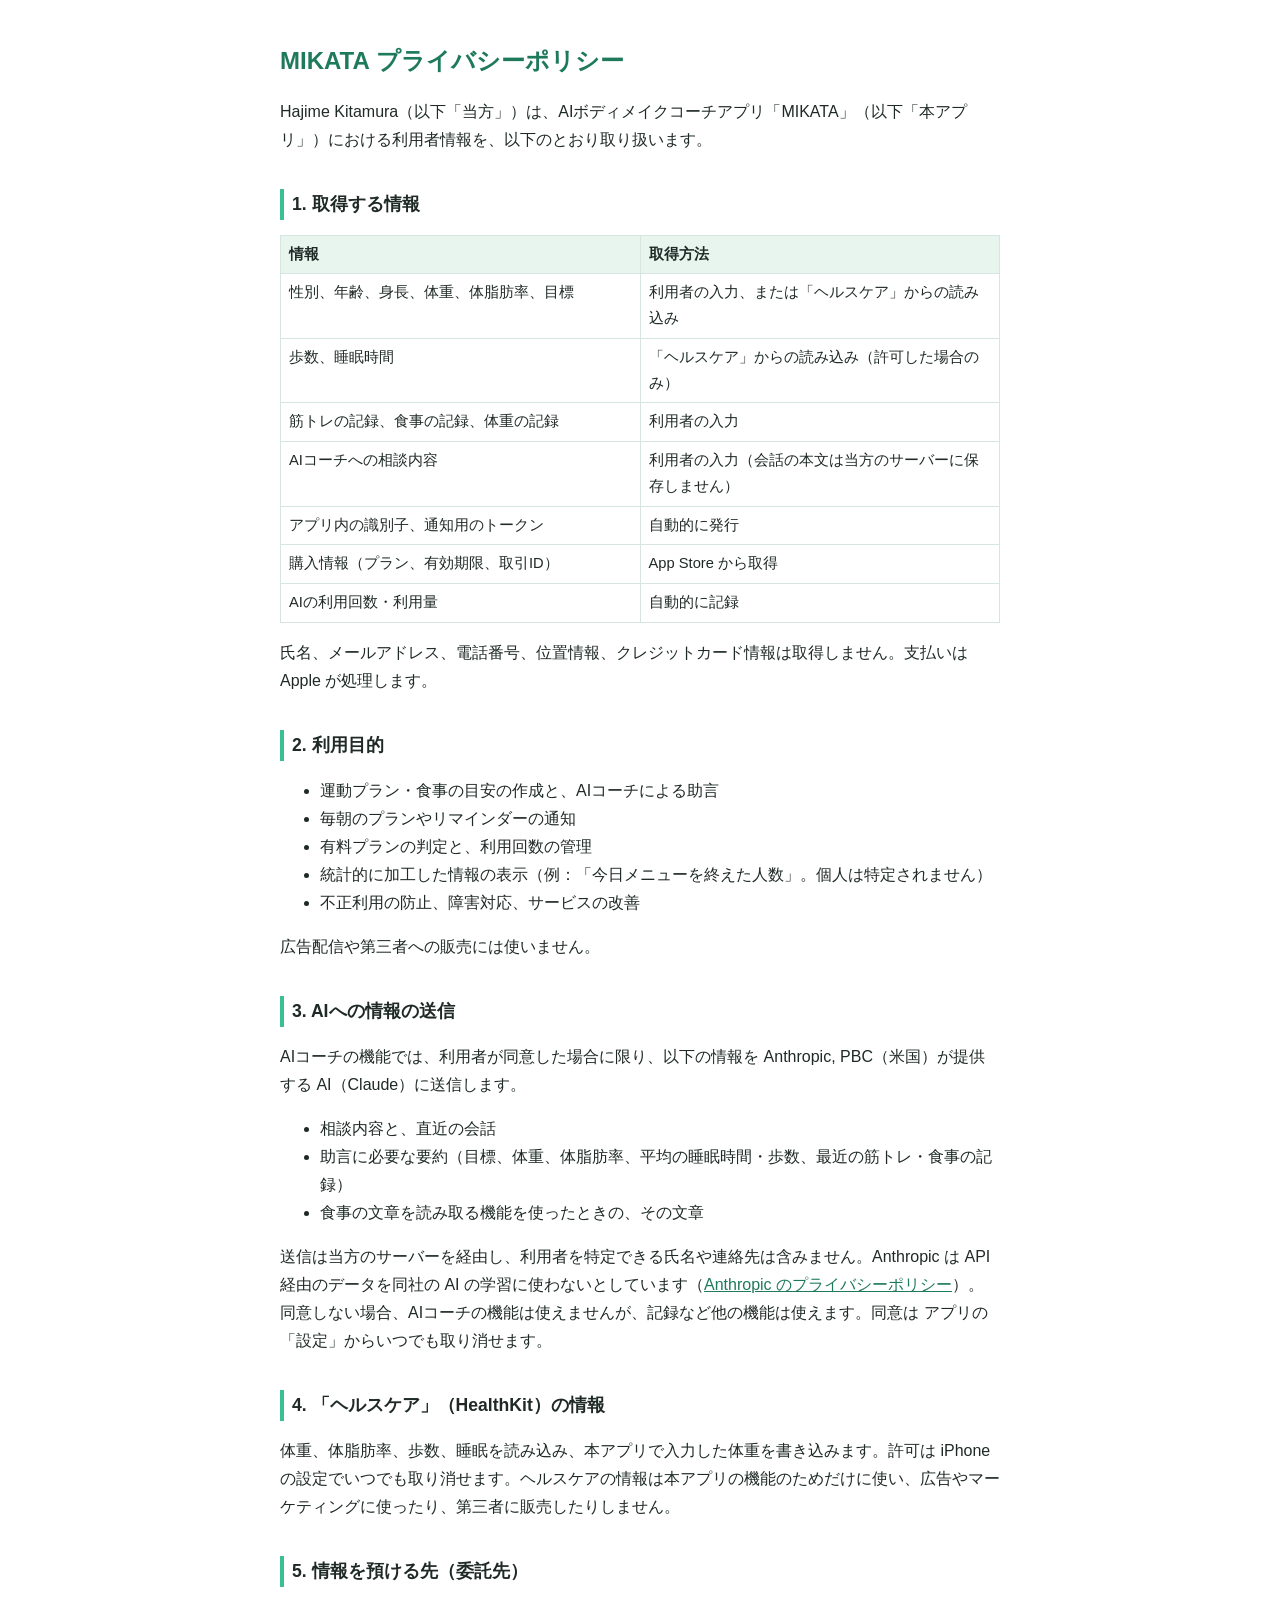
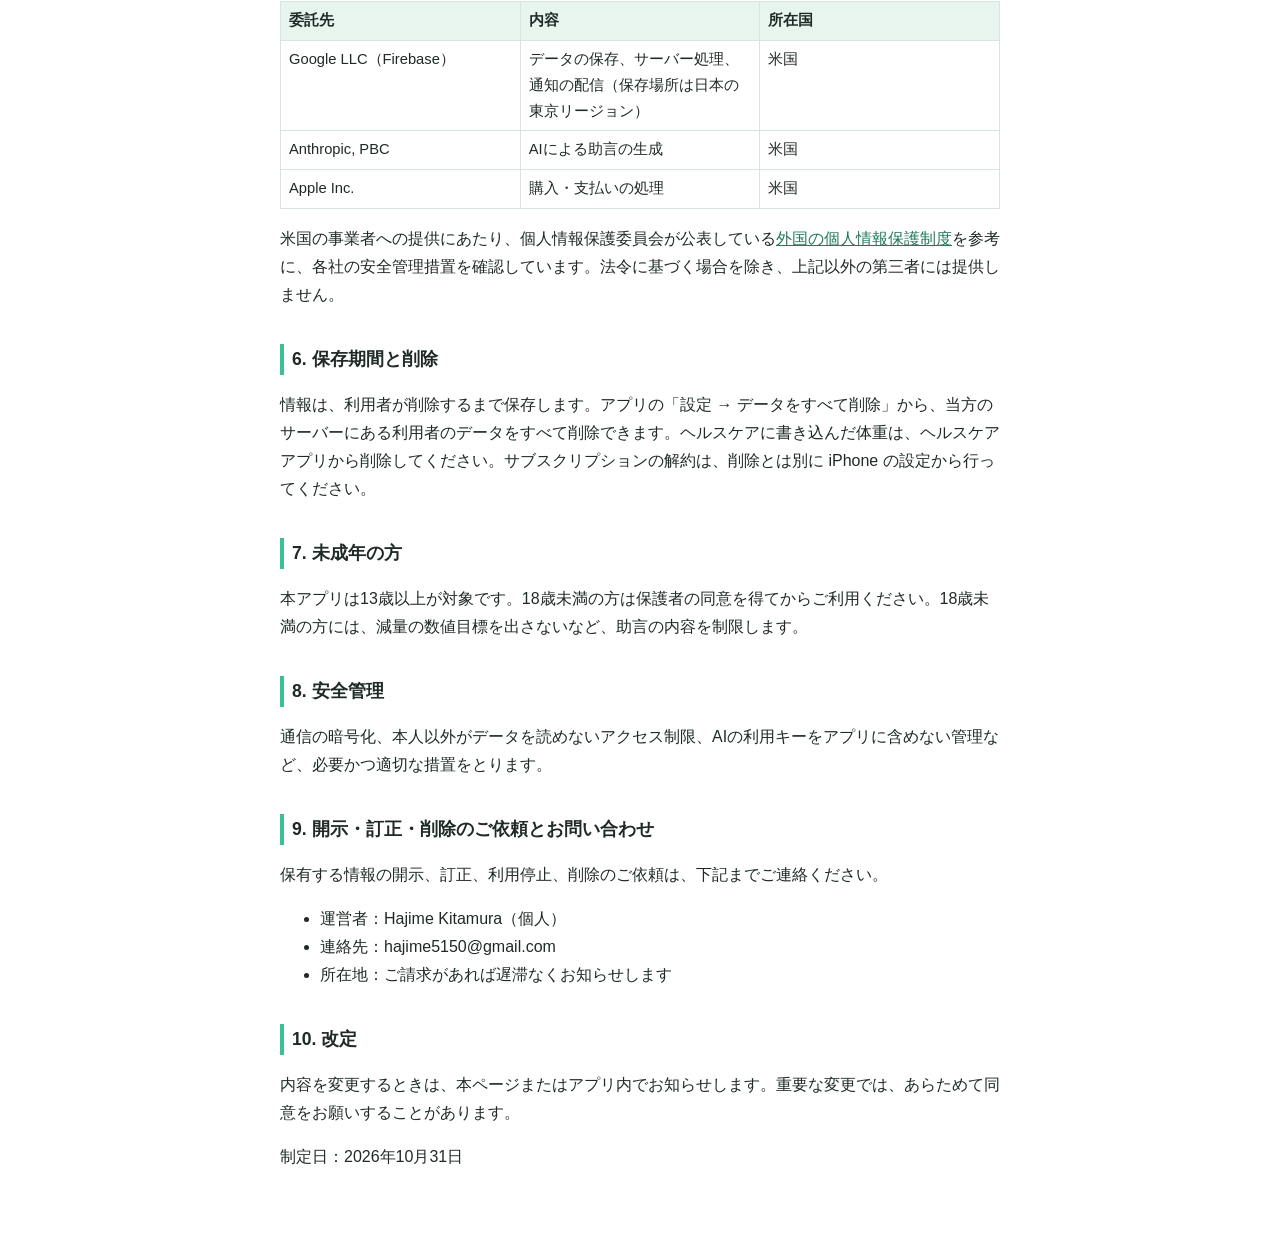
==== privacy.html @ db748129 "Add MIKATA privacy policy, terms and support pages Co-Authored-By: Claude Opus 5.5 <noreply@anthropi" ====
<!DOCTYPE html>
<html xmlns="http://www.w3.org/1999/xhtml" lang="ja" xml:lang="ja">
<head>
  <meta charset="utf-8" />
  <meta name="generator" content="pandoc" />
  <meta name="viewport" content="width=device-width, initial-scale=1.0, user-scalable=yes" />
  <title>MIKATA プライバシーポリシー</title>
  <style>
    code{white-space: pre-wrap;}
    span.smallcaps{font-variant: small-caps;}
    div.columns{display: flex; gap: min(4vw, 1.5em);}
    div.column{flex: auto; overflow-x: auto;}
    div.hanging-indent{margin-left: 1.5em; text-indent: -1.5em;}
    /* The extra [class] is a hack that increases specificity enough to
       override a similar rule in reveal.js */
    ul.task-list[class]{list-style: none;}
    ul.task-list li input[type="checkbox"] {
      font-size: inherit;
      width: 0.8em;
      margin: 0 0.8em 0.2em -1.6em;
      vertical-align: middle;
    }
    .display.math{display: block; text-align: center; margin: 0.5rem auto;}
  </style>
  <link rel="stylesheet" href="style.css" />
</head>
<body>
<header id="title-block-header">
<h1 class="title">MIKATA プライバシーポリシー</h1>
</header>
<p>Hajime
Kitamura（以下「当方」）は、AIボディメイクコーチアプリ「MIKATA」（以下「本アプリ」）における利用者情報を、以下のとおり取り扱います。</p>
<h2 id="取得する情報">1. 取得する情報</h2>
<table>
<colgroup>
<col style="width: 50%" />
<col style="width: 50%" />
</colgroup>
<thead>
<tr class="header">
<th>情報</th>
<th>取得方法</th>
</tr>
</thead>
<tbody>
<tr class="odd">
<td>性別、年齢、身長、体重、体脂肪率、目標</td>
<td>利用者の入力、または「ヘルスケア」からの読み込み</td>
</tr>
<tr class="even">
<td>歩数、睡眠時間</td>
<td>「ヘルスケア」からの読み込み（許可した場合のみ）</td>
</tr>
<tr class="odd">
<td>筋トレの記録、食事の記録、体重の記録</td>
<td>利用者の入力</td>
</tr>
<tr class="even">
<td>AIコーチへの相談内容</td>
<td>利用者の入力（会話の本文は当方のサーバーに保存しません）</td>
</tr>
<tr class="odd">
<td>アプリ内の識別子、通知用のトークン</td>
<td>自動的に発行</td>
</tr>
<tr class="even">
<td>購入情報（プラン、有効期限、取引ID）</td>
<td>App Store から取得</td>
</tr>
<tr class="odd">
<td>AIの利用回数・利用量</td>
<td>自動的に記録</td>
</tr>
</tbody>
</table>
<p>氏名、メールアドレス、電話番号、位置情報、クレジットカード情報は取得しません。支払いは
Apple が処理します。</p>
<h2 id="利用目的">2. 利用目的</h2>
<ul>
<li>運動プラン・食事の目安の作成と、AIコーチによる助言</li>
<li>毎朝のプランやリマインダーの通知</li>
<li>有料プランの判定と、利用回数の管理</li>
<li>統計的に加工した情報の表示（例：「今日メニューを終えた人数」。個人は特定されません）</li>
<li>不正利用の防止、障害対応、サービスの改善</li>
</ul>
<p>広告配信や第三者への販売には使いません。</p>
<h2 id="aiへの情報の送信">3. AIへの情報の送信</h2>
<p>AIコーチの機能では、利用者が同意した場合に限り、以下の情報を
Anthropic, PBC（米国）が提供する AI（Claude）に送信します。</p>
<ul>
<li>相談内容と、直近の会話</li>
<li>助言に必要な要約（目標、体重、体脂肪率、平均の睡眠時間・歩数、最近の筋トレ・食事の記録）</li>
<li>食事の文章を読み取る機能を使ったときの、その文章</li>
</ul>
<p>送信は当方のサーバーを経由し、利用者を特定できる氏名や連絡先は含みません。Anthropic
は API 経由のデータを同社の AI の学習に使わないとしています（<a
href="https://www.anthropic.com/legal/privacy">Anthropic
のプライバシーポリシー</a>）。同意しない場合、AIコーチの機能は使えませんが、記録など他の機能は使えます。同意は
アプリの「設定」からいつでも取り消せます。</p>
<h2 id="ヘルスケアhealthkitの情報">4.
「ヘルスケア」（HealthKit）の情報</h2>
<p>体重、体脂肪率、歩数、睡眠を読み込み、本アプリで入力した体重を書き込みます。許可は
iPhone
の設定でいつでも取り消せます。ヘルスケアの情報は本アプリの機能のためだけに使い、広告やマーケティングに使ったり、第三者に販売したりしません。</p>
<h2 id="情報を預ける先委託先">5. 情報を預ける先（委託先）</h2>
<table>
<colgroup>
<col style="width: 33%" />
<col style="width: 33%" />
<col style="width: 33%" />
</colgroup>
<thead>
<tr class="header">
<th>委託先</th>
<th>内容</th>
<th>所在国</th>
</tr>
</thead>
<tbody>
<tr class="odd">
<td>Google LLC（Firebase）</td>
<td>データの保存、サーバー処理、通知の配信（保存場所は日本の東京リージョン）</td>
<td>米国</td>
</tr>
<tr class="even">
<td>Anthropic, PBC</td>
<td>AIによる助言の生成</td>
<td>米国</td>
</tr>
<tr class="odd">
<td>Apple Inc.</td>
<td>購入・支払いの処理</td>
<td>米国</td>
</tr>
</tbody>
</table>
<p>米国の事業者への提供にあたり、個人情報保護委員会が公表している<a
href="https://www.ppc.go.jp/personalinfo/legal/kaiseihogohou/#gaikoku">外国の個人情報保護制度</a>を参考に、各社の安全管理措置を確認しています。法令に基づく場合を除き、上記以外の第三者には提供しません。</p>
<h2 id="保存期間と削除">6. 保存期間と削除</h2>
<p>情報は、利用者が削除するまで保存します。アプリの「設定 →
データをすべて削除」から、当方のサーバーにある利用者のデータをすべて削除できます。ヘルスケアに書き込んだ体重は、ヘルスケアアプリから削除してください。サブスクリプションの解約は、削除とは別に
iPhone の設定から行ってください。</p>
<h2 id="未成年の方">7. 未成年の方</h2>
<p>本アプリは13歳以上が対象です。18歳未満の方は保護者の同意を得てからご利用ください。18歳未満の方には、減量の数値目標を出さないなど、助言の内容を制限します。</p>
<h2 id="安全管理">8. 安全管理</h2>
<p>通信の暗号化、本人以外がデータを読めないアクセス制限、AIの利用キーをアプリに含めない管理など、必要かつ適切な措置をとります。</p>
<h2 id="開示訂正削除のご依頼とお問い合わせ">9.
開示・訂正・削除のご依頼とお問い合わせ</h2>
<p>保有する情報の開示、訂正、利用停止、削除のご依頼は、下記までご連絡ください。</p>
<ul>
<li>運営者：Hajime Kitamura（個人）</li>
<li>連絡先：hajime5150@gmail.com</li>
<li>所在地：ご請求があれば遅滞なくお知らせします</li>
</ul>
<h2 id="改定">10. 改定</h2>
<p>内容を変更するときは、本ページまたはアプリ内でお知らせします。重要な変更では、あらためて同意をお願いすることがあります。</p>
<p>制定日：2026年10月31日</p>
</body>
</html>
---- style.css ----
body{max-width:720px;margin:0 auto;padding:24px 16px 64px;font-family:-apple-system,"Hiragino Sans","Noto Sans JP",sans-serif;line-height:1.75;color:#1f2a27;background:#fff}
h1{font-size:1.5rem;color:#1f7a5c}h2{font-size:1.1rem;margin-top:2em;border-left:4px solid #3cbf94;padding-left:8px}
table{border-collapse:collapse;width:100%;font-size:.92rem;display:block;overflow-x:auto}th,td{border:1px solid #d6e5df;padding:6px 8px;text-align:left;vertical-align:top}th{background:#e8f5ef}
a{color:#1f7a5c}
@media (prefers-color-scheme:dark){body{background:#121816;color:#e6efeb}th{background:#1d2a25}th,td{border-color:#2c3c36}a,h1{color:#7fd9b8}}
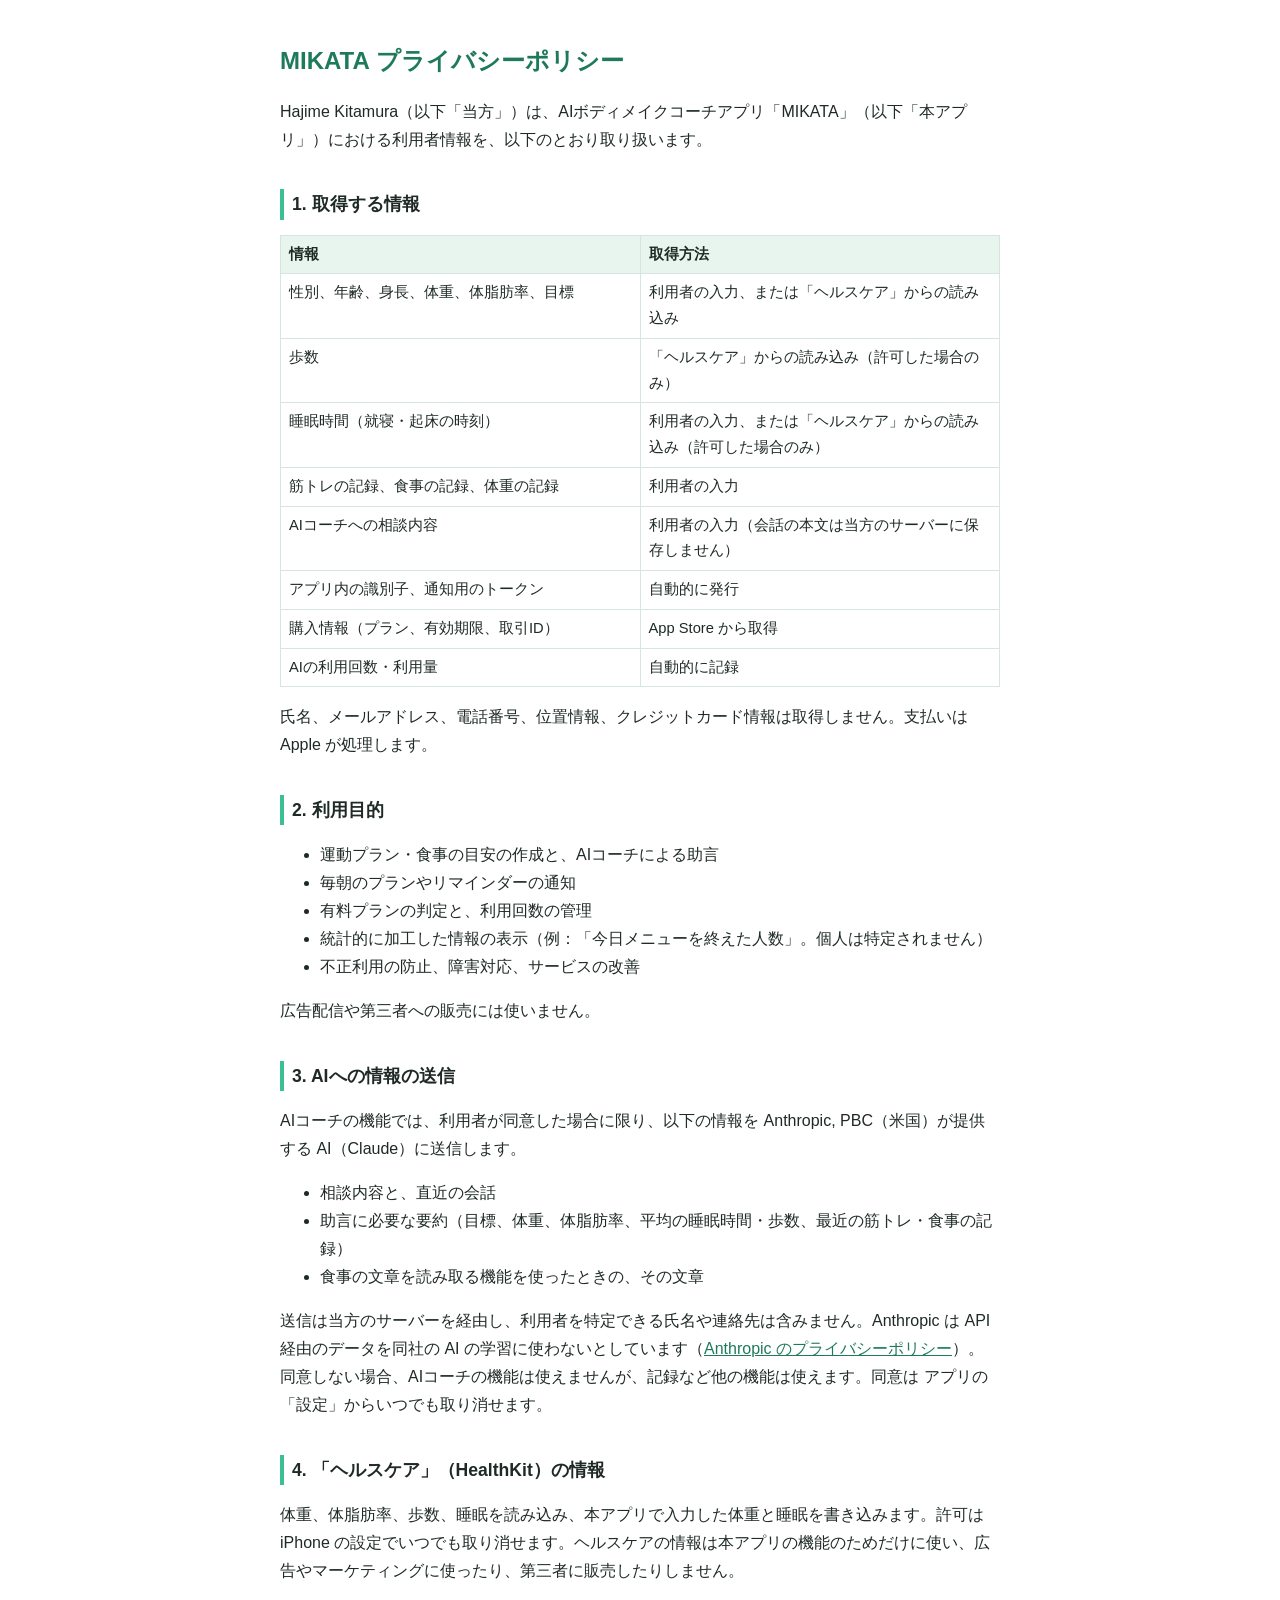
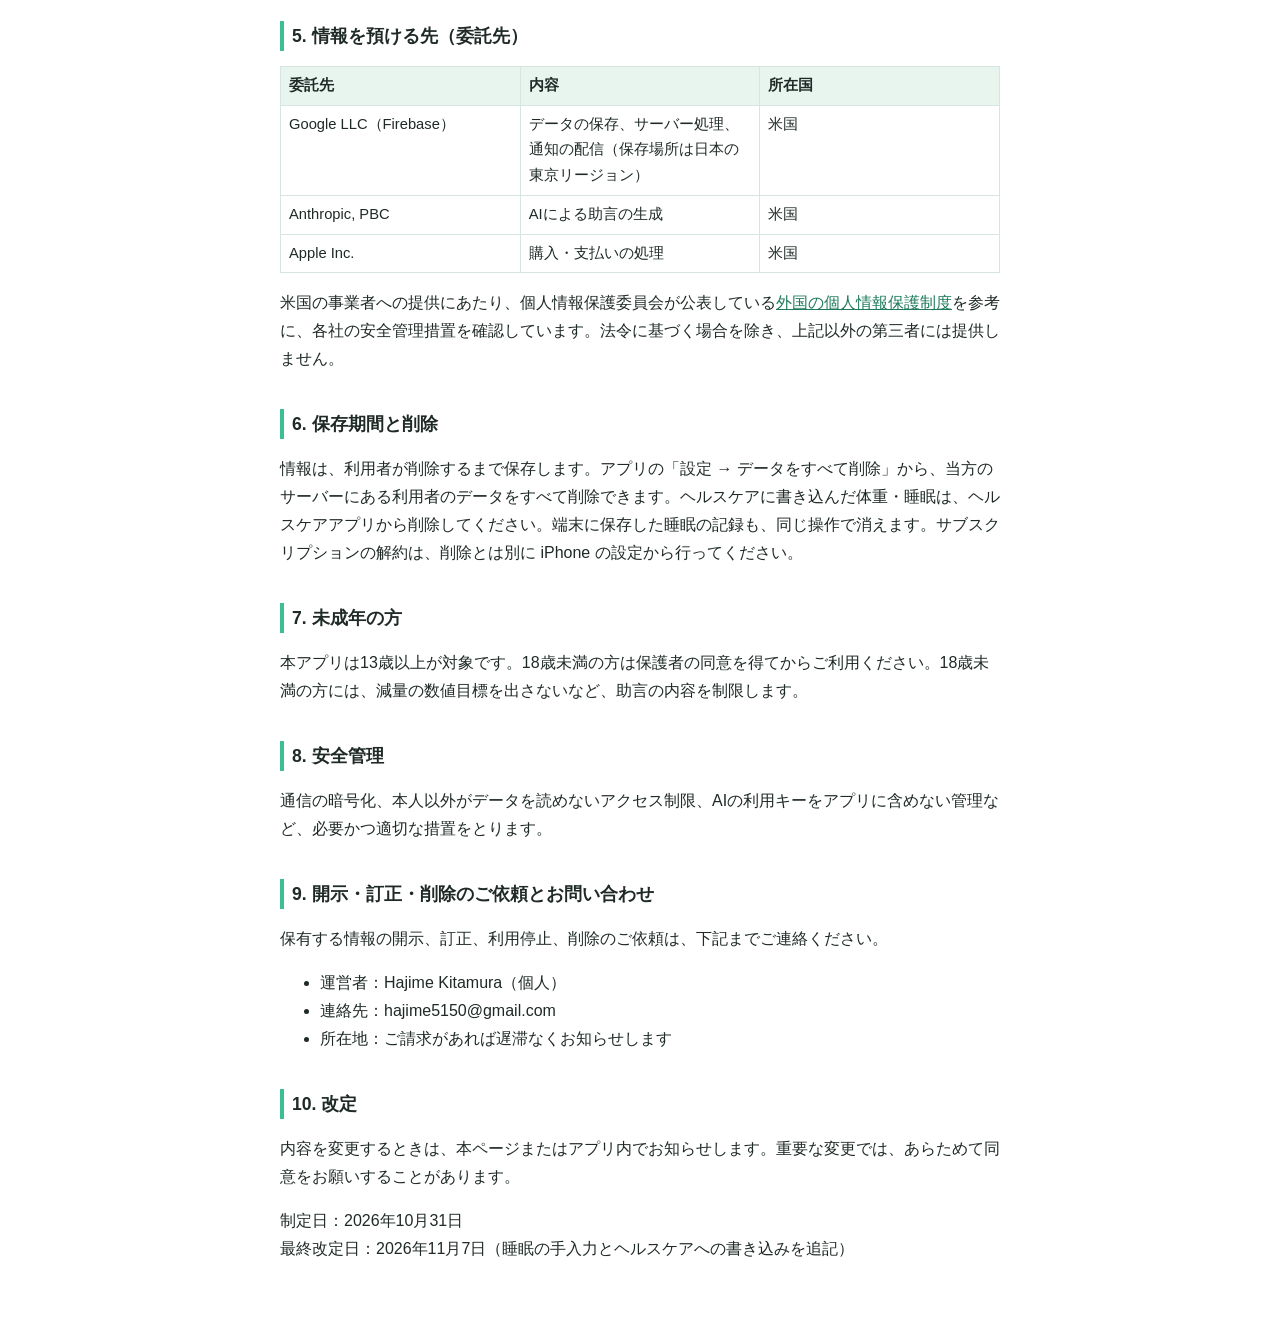
==== commit 5393d0c5: "プライバシーポリシーに睡眠の手入力とヘルスケアへの書き込みを追記 Co-Authored-By: Claude Opus 5.5 <noreply@anthropic.com> Claude-Sess" ====
--- a/privacy.html
+++ b/privacy.html
@@ -48,8 +48,12 @@
 <td>利用者の入力、または「ヘルスケア」からの読み込み</td>
 </tr>
 <tr class="even">
-<td>歩数、睡眠時間</td>
+<td>歩数</td>
 <td>「ヘルスケア」からの読み込み（許可した場合のみ）</td>
+</tr>
+<tr class="even">
+<td>睡眠時間（就寝・起床の時刻）</td>
+<td>利用者の入力、または「ヘルスケア」からの読み込み（許可した場合のみ）</td>
 </tr>
 <tr class="odd">
 <td>筋トレの記録、食事の記録、体重の記録</td>
@@ -99,7 +103,7 @@
 アプリの「設定」からいつでも取り消せます。</p>
 <h2 id="ヘルスケアhealthkitの情報">4.
 「ヘルスケア」（HealthKit）の情報</h2>
-<p>体重、体脂肪率、歩数、睡眠を読み込み、本アプリで入力した体重を書き込みます。許可は
+<p>体重、体脂肪率、歩数、睡眠を読み込み、本アプリで入力した体重と睡眠を書き込みます。許可は
 iPhone
 の設定でいつでも取り消せます。ヘルスケアの情報は本アプリの機能のためだけに使い、広告やマーケティングに使ったり、第三者に販売したりしません。</p>
 <h2 id="情報を預ける先委託先">5. 情報を預ける先（委託先）</h2>
@@ -138,7 +142,7 @@
 href="https://www.ppc.go.jp/personalinfo/legal/kaiseihogohou/#gaikoku">外国の個人情報保護制度</a>を参考に、各社の安全管理措置を確認しています。法令に基づく場合を除き、上記以外の第三者には提供しません。</p>
 <h2 id="保存期間と削除">6. 保存期間と削除</h2>
 <p>情報は、利用者が削除するまで保存します。アプリの「設定 →
-データをすべて削除」から、当方のサーバーにある利用者のデータをすべて削除できます。ヘルスケアに書き込んだ体重は、ヘルスケアアプリから削除してください。サブスクリプションの解約は、削除とは別に
+データをすべて削除」から、当方のサーバーにある利用者のデータをすべて削除できます。ヘルスケアに書き込んだ体重・睡眠は、ヘルスケアアプリから削除してください。端末に保存した睡眠の記録も、同じ操作で消えます。サブスクリプションの解約は、削除とは別に
 iPhone の設定から行ってください。</p>
 <h2 id="未成年の方">7. 未成年の方</h2>
 <p>本アプリは13歳以上が対象です。18歳未満の方は保護者の同意を得てからご利用ください。18歳未満の方には、減量の数値目標を出さないなど、助言の内容を制限します。</p>
@@ -154,6 +158,7 @@
 </ul>
 <h2 id="改定">10. 改定</h2>
 <p>内容を変更するときは、本ページまたはアプリ内でお知らせします。重要な変更では、あらためて同意をお願いすることがあります。</p>
-<p>制定日：2026年10月31日</p>
+<p>制定日：2026年10月31日<br>
+最終改定日：2026年11月7日（睡眠の手入力とヘルスケアへの書き込みを追記）</p>
 </body>
 </html>
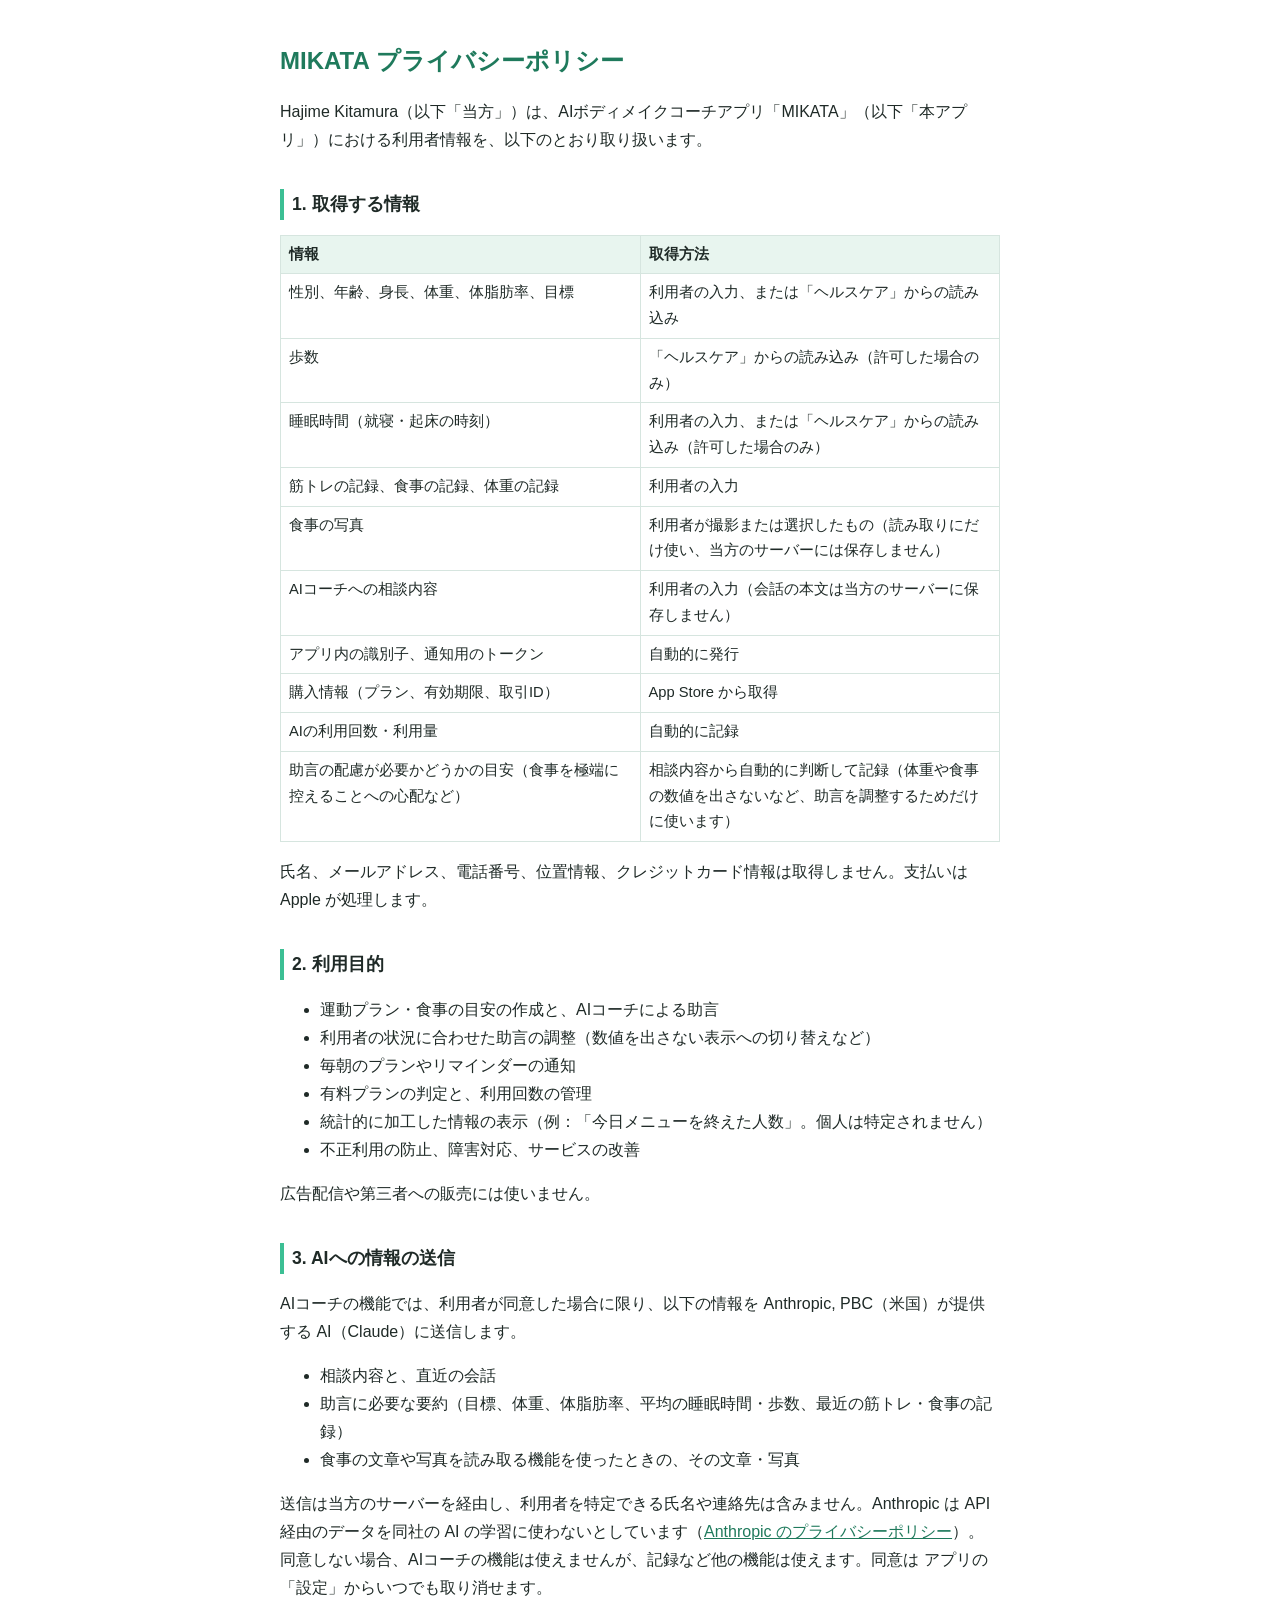
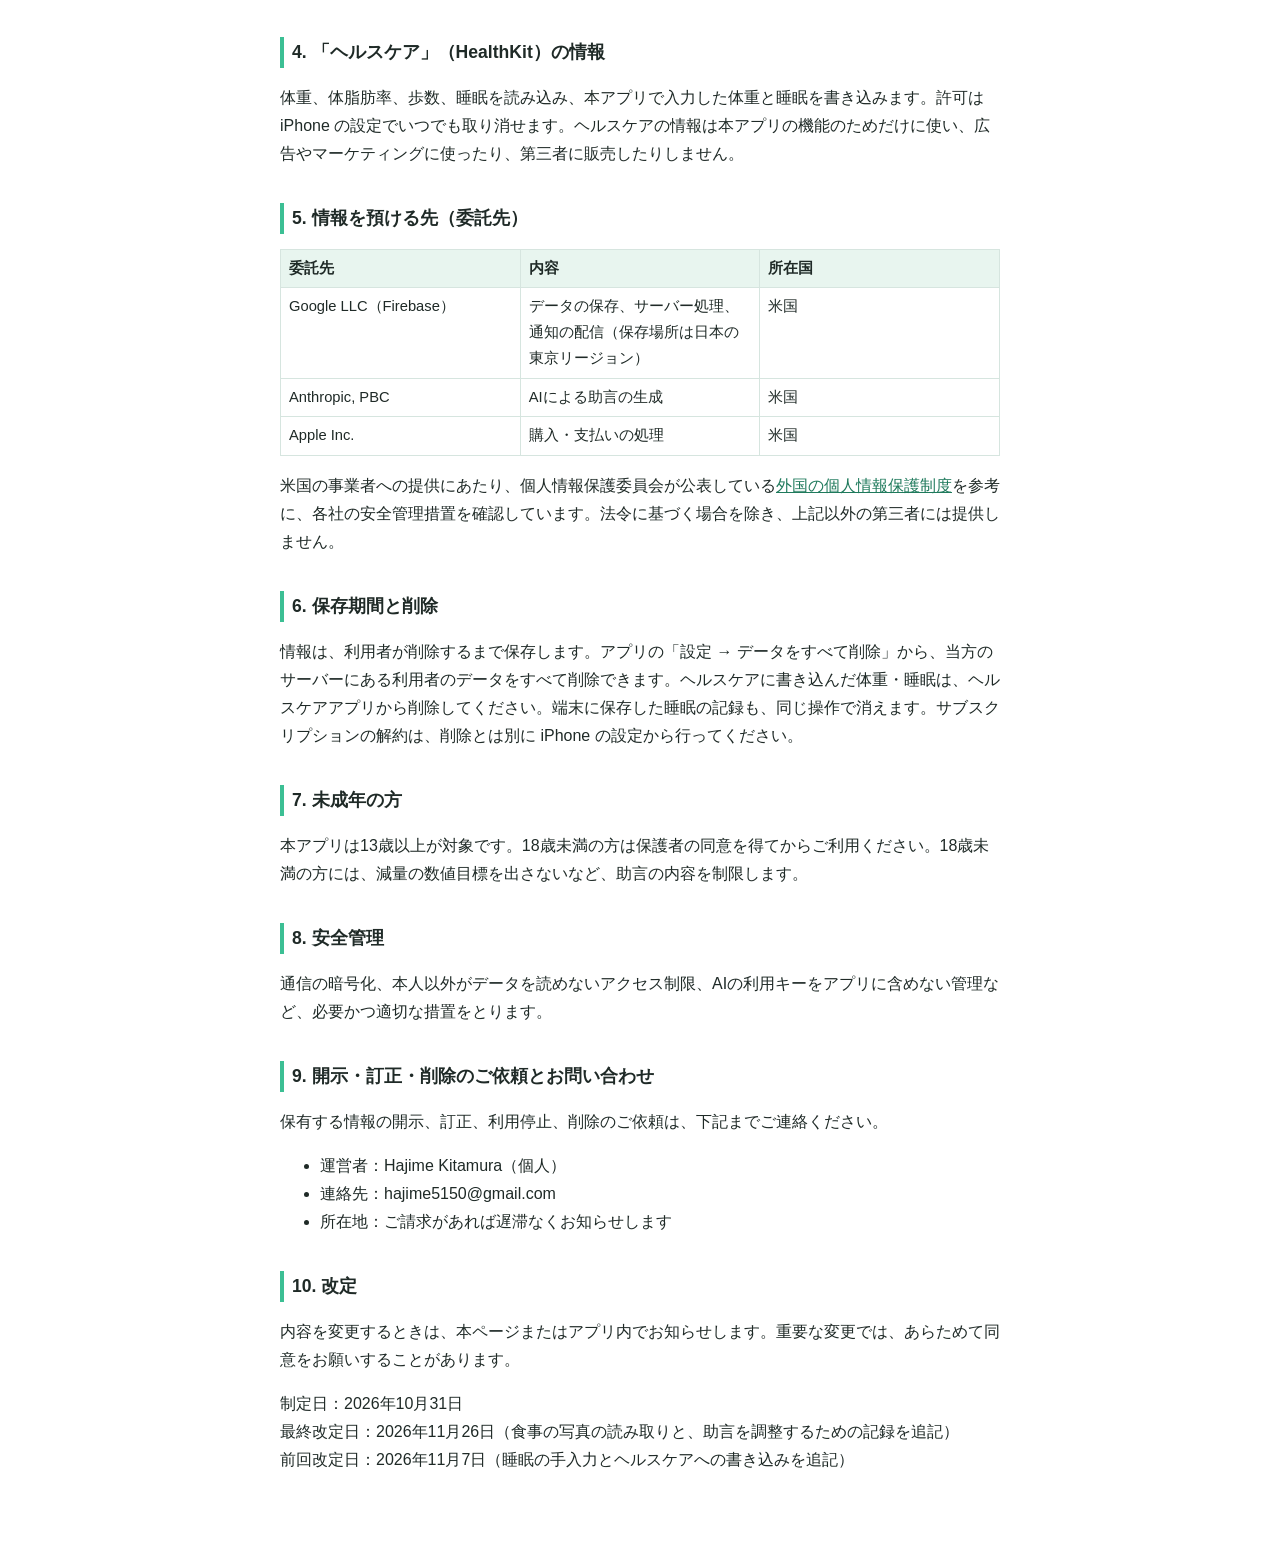
==== commit 331f5206: "プライバシーポリシー：食事の写真の読み取りと、助言を調整するための記録を追記 Co-Authored-By: Claude Opus 5.5 <noreply@anthropic.com>" ====
--- a/privacy.html
+++ b/privacy.html
@@ -60,6 +60,10 @@
 <td>利用者の入力</td>
 </tr>
 <tr class="even">
+<td>食事の写真</td>
+<td>利用者が撮影または選択したもの（読み取りにだけ使い、当方のサーバーには保存しません）</td>
+</tr>
+<tr class="even">
 <td>AIコーチへの相談内容</td>
 <td>利用者の入力（会話の本文は当方のサーバーに保存しません）</td>
 </tr>
@@ -75,6 +79,10 @@
 <td>AIの利用回数・利用量</td>
 <td>自動的に記録</td>
 </tr>
+<tr class="even">
+<td>助言の配慮が必要かどうかの目安（食事を極端に控えることへの心配など）</td>
+<td>相談内容から自動的に判断して記録（体重や食事の数値を出さないなど、助言を調整するためだけに使います）</td>
+</tr>
 </tbody>
 </table>
 <p>氏名、メールアドレス、電話番号、位置情報、クレジットカード情報は取得しません。支払いは
@@ -82,6 +90,7 @@
 <h2 id="利用目的">2. 利用目的</h2>
 <ul>
 <li>運動プラン・食事の目安の作成と、AIコーチによる助言</li>
+<li>利用者の状況に合わせた助言の調整（数値を出さない表示への切り替えなど）</li>
 <li>毎朝のプランやリマインダーの通知</li>
 <li>有料プランの判定と、利用回数の管理</li>
 <li>統計的に加工した情報の表示（例：「今日メニューを終えた人数」。個人は特定されません）</li>
@@ -94,7 +103,7 @@
 <ul>
 <li>相談内容と、直近の会話</li>
 <li>助言に必要な要約（目標、体重、体脂肪率、平均の睡眠時間・歩数、最近の筋トレ・食事の記録）</li>
-<li>食事の文章を読み取る機能を使ったときの、その文章</li>
+<li>食事の文章や写真を読み取る機能を使ったときの、その文章・写真</li>
 </ul>
 <p>送信は当方のサーバーを経由し、利用者を特定できる氏名や連絡先は含みません。Anthropic
 は API 経由のデータを同社の AI の学習に使わないとしています（<a
@@ -159,6 +168,7 @@
 <h2 id="改定">10. 改定</h2>
 <p>内容を変更するときは、本ページまたはアプリ内でお知らせします。重要な変更では、あらためて同意をお願いすることがあります。</p>
 <p>制定日：2026年10月31日<br>
-最終改定日：2026年11月7日（睡眠の手入力とヘルスケアへの書き込みを追記）</p>
+最終改定日：2026年11月26日（食事の写真の読み取りと、助言を調整するための記録を追記）<br>
+前回改定日：2026年11月7日（睡眠の手入力とヘルスケアへの書き込みを追記）</p>
 </body>
 </html>
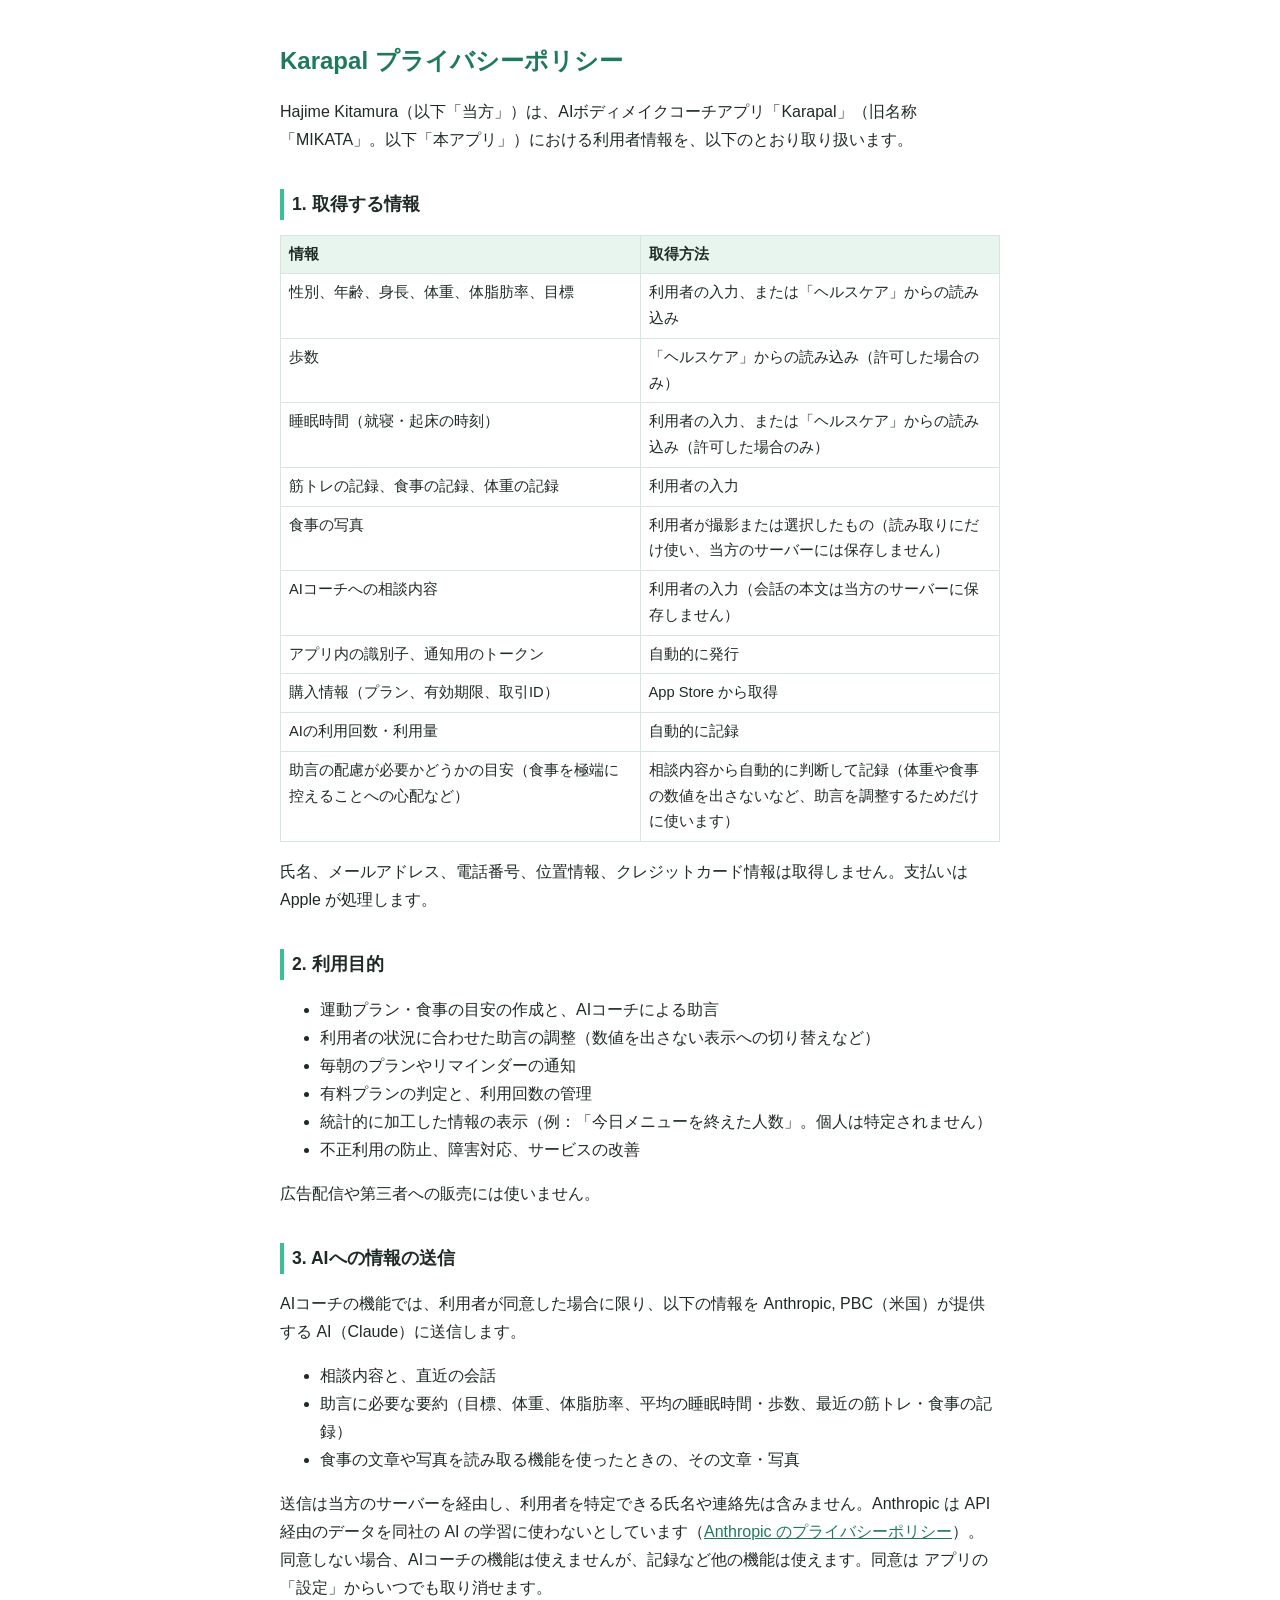
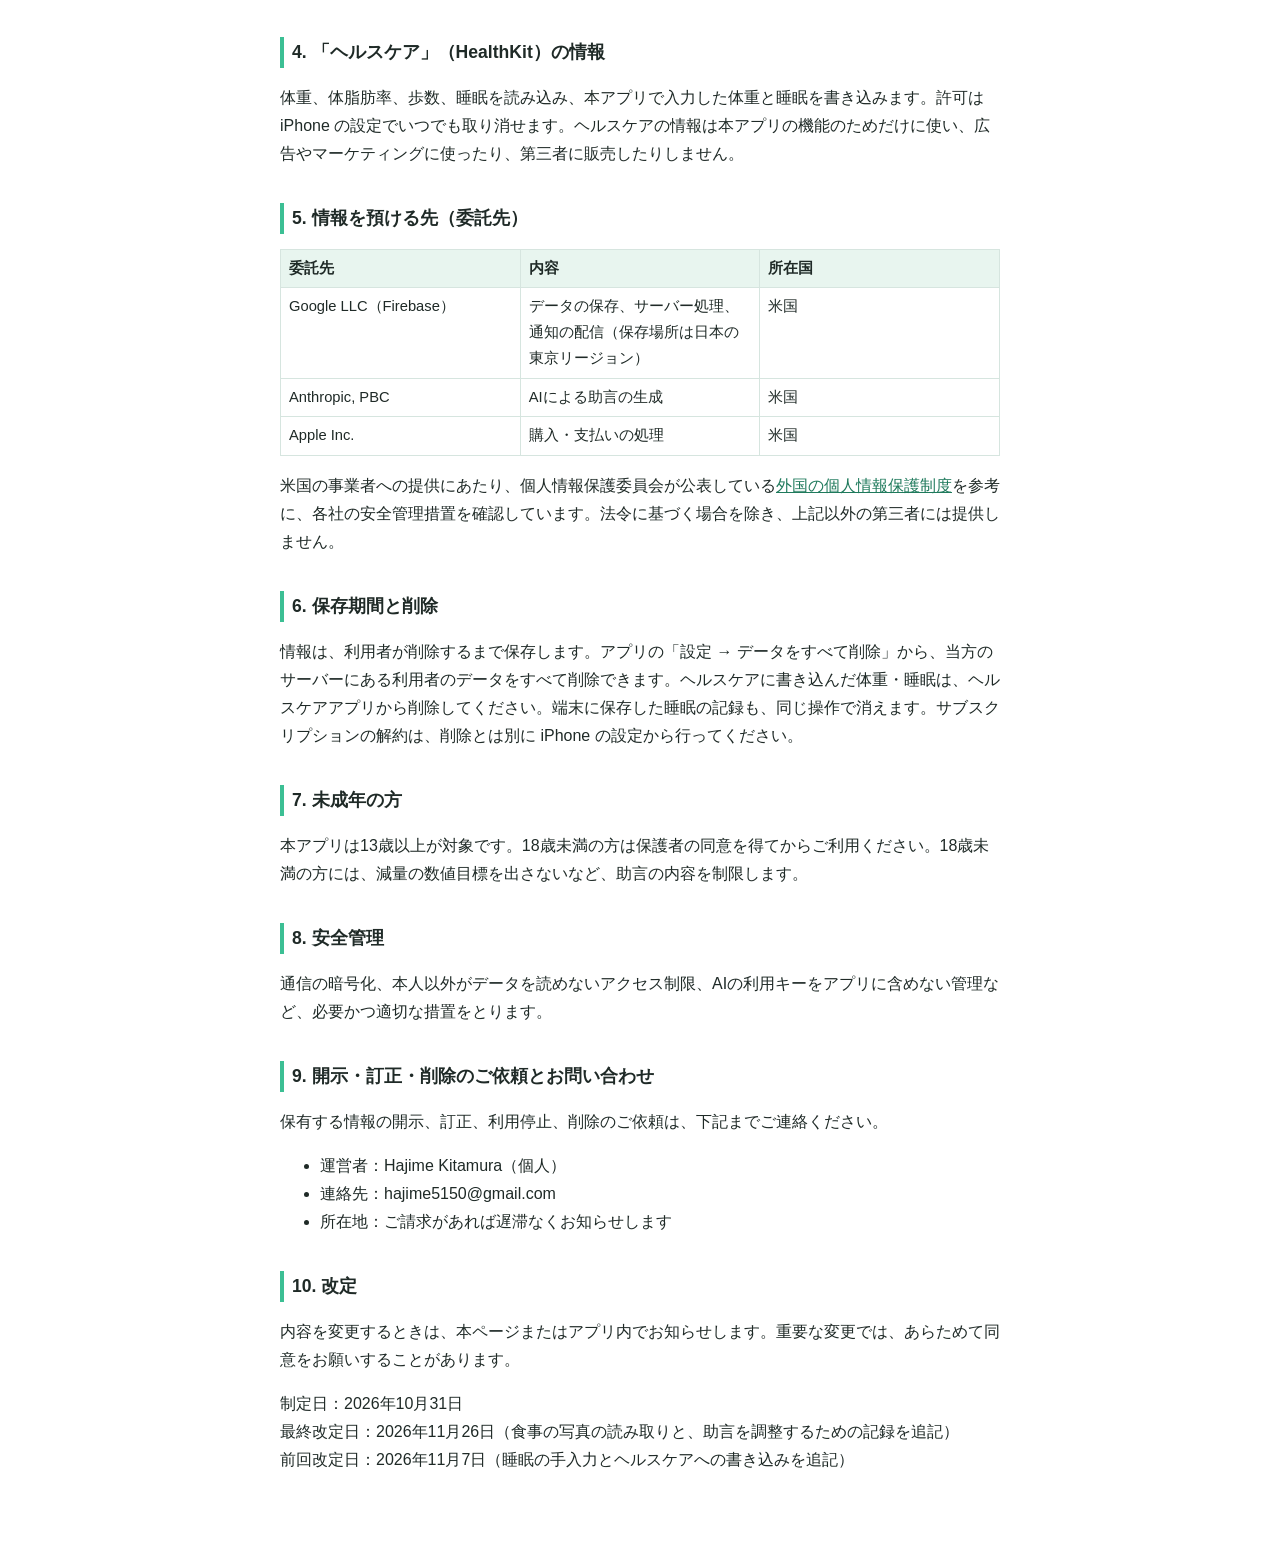
==== commit e197b6c8: "アプリ名をKarapalに変える Co-Authored-By: Claude Opus 5.5 <noreply@anthropic.com>" ====
--- a/privacy.html
+++ b/privacy.html
@@ -4,7 +4,7 @@
   <meta charset="utf-8" />
   <meta name="generator" content="pandoc" />
   <meta name="viewport" content="width=device-width, initial-scale=1.0, user-scalable=yes" />
-  <title>MIKATA プライバシーポリシー</title>
+  <title>Karapal プライバシーポリシー</title>
   <style>
     code{white-space: pre-wrap;}
     span.smallcaps{font-variant: small-caps;}
@@ -26,10 +26,10 @@
 </head>
 <body>
 <header id="title-block-header">
-<h1 class="title">MIKATA プライバシーポリシー</h1>
+<h1 class="title">Karapal プライバシーポリシー</h1>
 </header>
 <p>Hajime
-Kitamura（以下「当方」）は、AIボディメイクコーチアプリ「MIKATA」（以下「本アプリ」）における利用者情報を、以下のとおり取り扱います。</p>
+Kitamura（以下「当方」）は、AIボディメイクコーチアプリ「Karapal」（旧名称「MIKATA」。以下「本アプリ」）における利用者情報を、以下のとおり取り扱います。</p>
 <h2 id="取得する情報">1. 取得する情報</h2>
 <table>
 <colgroup>
